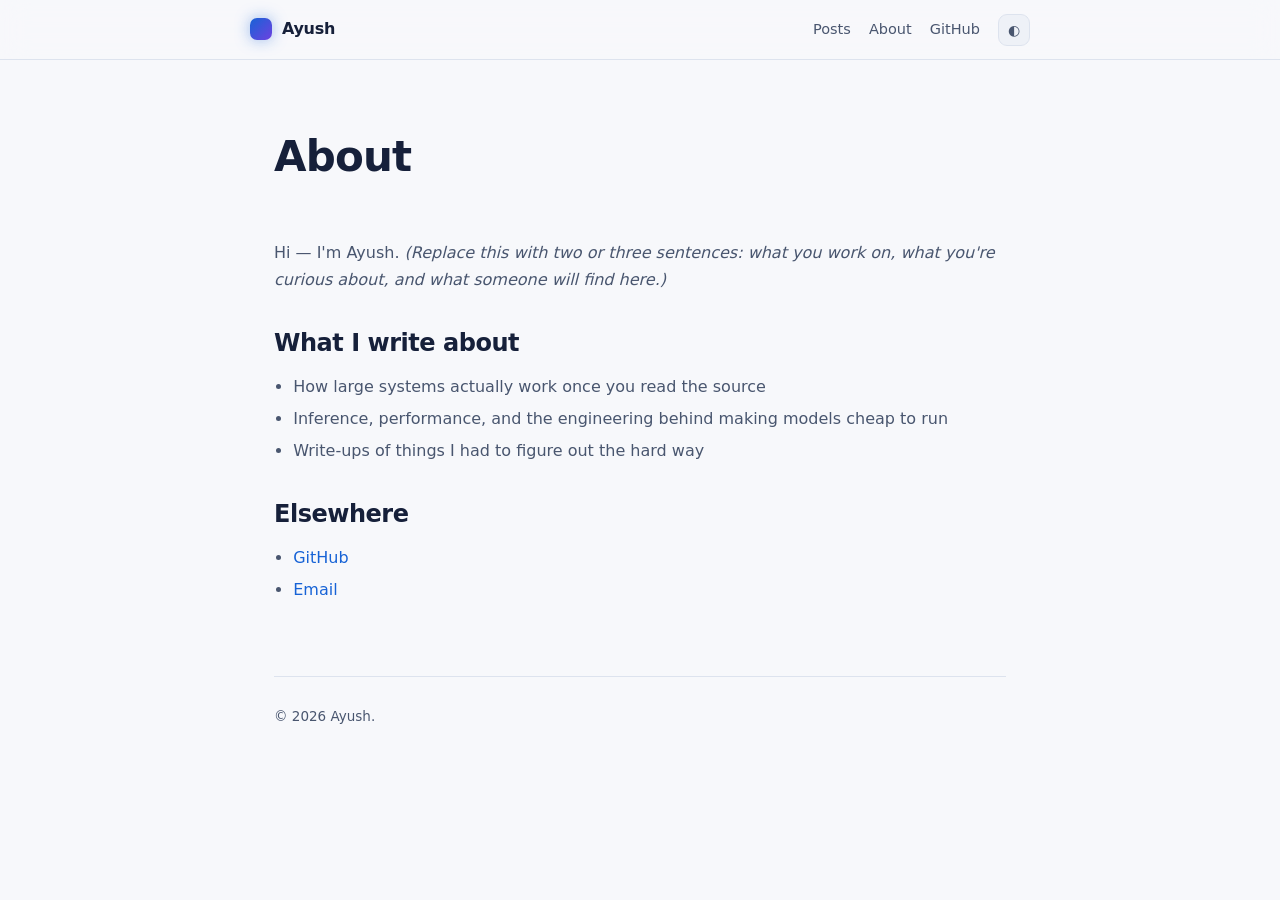
==== about.html @ 88f85e42 "first post" ====
<!DOCTYPE html>
<html lang="en" data-theme="dark">
<head>
<meta charset="utf-8">
<meta name="viewport" content="width=device-width, initial-scale=1">
<title>About — Ayush</title>
<meta name="description" content="About Ayush.">
<link rel="stylesheet" href="assets/style.css">
<link rel="icon" href="data:image/svg+xml,<svg xmlns='http://www.w3.org/2000/svg' viewBox='0 0 100 100'><rect width='100' height='100' rx='28' fill='%2356a8ff'/></svg>">
</head>
<body>

<div id="top"><div class="inner">
  <a class="brand" href="/"><span class="dot"></span>Ayush</a>
  <nav>
    <a href="/">Posts</a>
    <a href="/about.html">About</a>
    <a href="https://github.com/SutraStack" target="_blank" rel="noopener">GitHub</a>
    <button class="tbtn" id="themebtn" title="Toggle theme" aria-label="Toggle theme">◐</button>
  </nav>
</div></div>

<div class="wrap prose">
  <header class="hero">
    <h1>About</h1>
  </header>

  <p>Hi — I'm Ayush. <em>(Replace this with two or three sentences: what you work on,
     what you're curious about, and what someone will find here.)</em></p>

  <h2>What I write about</h2>
  <ul>
    <li>How large systems actually work once you read the source</li>
    <li>Inference, performance, and the engineering behind making models cheap to run</li>
    <li>Write-ups of things I had to figure out the hard way</li>
  </ul>

  <h2>Elsewhere</h2>
  <ul>
    <li><a href="https://github.com/SutraStack" target="_blank" rel="noopener">GitHub</a></li>
    <li><a href="mailto:hello@example.com">Email</a></li>
  </ul>

  <footer>
    <p>© <span id="yr">2026</span> Ayush.</p>
  </footer>
</div>

<script>
(function(){
  var root = document.documentElement;
  try {
    var saved = localStorage.getItem("blog-theme");
    if (saved) root.dataset.theme = saved;
    else if (matchMedia("(prefers-color-scheme: light)").matches) root.dataset.theme = "light";
  } catch(e){}
  document.getElementById("themebtn").onclick = function(){
    root.dataset.theme = root.dataset.theme === "dark" ? "light" : "dark";
    try { localStorage.setItem("blog-theme", root.dataset.theme); } catch(e){}
  };
  document.getElementById("yr").textContent = new Date().getFullYear();
})();
</script>
</body>
</html>
---- assets/style.css ----
/* ============================================================
   Shared blog styling. Same design tokens as the posts, so the
   homepage and the articles read as one site.
   ============================================================ */
:root{
  --bg:#0a0e1a; --bg-2:#0e1424; --bg-3:#131a2d; --panel:#111829; --panel-2:#161f35;
  --line:#243149; --line-2:#2e3c58;
  --tx:#e6ecf7; --tx-2:#aab6cd; --tx-3:#75839d;
  --acc:#56a8ff; --acc-2:#9d7bff; --acc-3:#2ee6a8; --warn:#ffb648;
  --mono:ui-monospace,SFMono-Regular,"SF Mono",Menlo,Consolas,"Liberation Mono",monospace;
  --sans:ui-sans-serif,system-ui,-apple-system,"Segoe UI",Inter,Roboto,"Helvetica Neue",Arial,sans-serif;
  --rad:14px;
  --shadow:0 2px 6px rgba(0,0,0,.3),0 12px 32px -8px rgba(0,0,0,.45);
}
html[data-theme="light"]{
  --bg:#f7f8fb; --bg-2:#ffffff; --bg-3:#eef1f7; --panel:#ffffff; --panel-2:#f3f5fa;
  --line:#dde3ee; --line-2:#c7d0e0;
  --tx:#16203a; --tx-2:#49566f; --tx-3:#78849b;
  --acc:#1763d6; --acc-2:#6d41e0; --acc-3:#07875e; --warn:#a86500;
  --shadow:0 1px 3px rgba(16,32,64,.08),0 10px 28px -10px rgba(16,32,64,.18);
}
*{box-sizing:border-box}
html{scroll-behavior:smooth}
body{margin:0;background:var(--bg);color:var(--tx);font-family:var(--sans);
  font-size:16px;line-height:1.65;-webkit-font-smoothing:antialiased}
a{color:var(--acc);text-decoration:none}
a:hover{text-decoration:underline}
code{font-family:var(--mono);font-size:.875em;background:var(--bg-3);border:1px solid var(--line);
  border-radius:5px;padding:1px 5px;overflow-wrap:anywhere}
h1,h2,h3{line-height:1.2;margin:0;font-weight:680;letter-spacing:-.02em}
p{margin:0 0 1em}

.wrap{max-width:780px;margin:0 auto;padding:0 24px}

/* ---- top bar ---- */
#top{position:sticky;top:0;z-index:40;display:flex;align-items:center;gap:14px;height:60px;
  padding:0 24px;background:color-mix(in srgb,var(--bg) 88%,transparent);
  backdrop-filter:blur(14px);border-bottom:1px solid var(--line)}
#top .inner{max-width:780px;margin:0 auto;width:100%;display:flex;align-items:center;gap:16px}
.brand{display:flex;align-items:center;gap:10px;font-weight:700;letter-spacing:-.02em;color:var(--tx)}
.brand:hover{text-decoration:none}
.brand .dot{width:22px;height:22px;border-radius:7px;flex:0 0 auto;
  background:linear-gradient(135deg,var(--acc),var(--acc-2));
  box-shadow:0 0 18px -4px var(--acc)}
#top nav{margin-left:auto;display:flex;gap:18px;align-items:center}
#top nav a{color:var(--tx-2);font-size:14.5px}
#top nav a:hover{color:var(--tx);text-decoration:none}
.tbtn{background:var(--bg-3);border:1px solid var(--line);color:var(--tx-2);border-radius:9px;
  height:32px;width:32px;cursor:pointer;font-size:14px;line-height:1}
.tbtn:hover{border-color:var(--acc);color:var(--tx)}

/* ---- hero ---- */
header.hero{padding:72px 0 44px}
header.hero h1{font-size:42px;margin-bottom:14px}
header.hero p{font-size:18.5px;color:var(--tx-2);max-width:62ch;margin-bottom:0}
.hero-links{display:flex;gap:14px;flex-wrap:wrap;margin-top:22px}
.hero-links a{font-size:14.5px;background:var(--bg-3);border:1px solid var(--line);
  border-radius:9px;padding:7px 14px;color:var(--tx-2)}
.hero-links a:hover{border-color:var(--acc);color:var(--tx);text-decoration:none}

/* ---- post list ---- */
.sec-label{font:700 11px/1 var(--mono);letter-spacing:.14em;text-transform:uppercase;
  color:var(--tx-3);margin:48px 0 18px}
.post{display:block;padding:22px 24px;margin-bottom:16px;border:1px solid var(--line);
  border-radius:var(--rad);background:var(--panel);transition:border-color .15s,transform .15s}
.post:hover{border-color:var(--acc);text-decoration:none;transform:translateY(-2px);box-shadow:var(--shadow)}
.post h2{font-size:21px;color:var(--tx);margin-bottom:8px}
.post .meta{display:flex;gap:10px;align-items:center;flex-wrap:wrap;margin-bottom:10px}
.post time{font:600 12px/1 var(--mono);color:var(--tx-3);letter-spacing:.03em}
.tag{font:700 10px/1 var(--mono);letter-spacing:.08em;text-transform:uppercase;padding:4px 7px;
  border-radius:6px;border:1px solid color-mix(in srgb,var(--acc) 40%,transparent);
  color:var(--acc);background:color-mix(in srgb,var(--acc) 12%,transparent)}
.post p{color:var(--tx-2);font-size:15px;margin:0}
.readmore{color:var(--acc);font-size:14px;font-weight:600;margin-top:12px;display:inline-block}

/* ---- prose (for about.html / simple posts) ---- */
.prose h2{font-size:24px;margin:36px 0 12px}
.prose h3{font-size:18px;margin:28px 0 8px}
.prose ul{padding-left:1.2em;color:var(--tx-2)}
.prose li{margin:.35em 0}
.prose p{color:var(--tx-2)}

footer{border-top:1px solid var(--line);margin-top:72px;padding:28px 0 60px;
  color:var(--tx-3);font-size:13.5px}
footer a{color:var(--tx-2)}

@media(max-width:640px){
  header.hero{padding:48px 0 32px}
  header.hero h1{font-size:32px}
  header.hero p{font-size:16.5px}
  #top nav{gap:12px}
  #top nav a{font-size:13.5px}
  .wrap,#top{padding-left:18px;padding-right:18px}
}
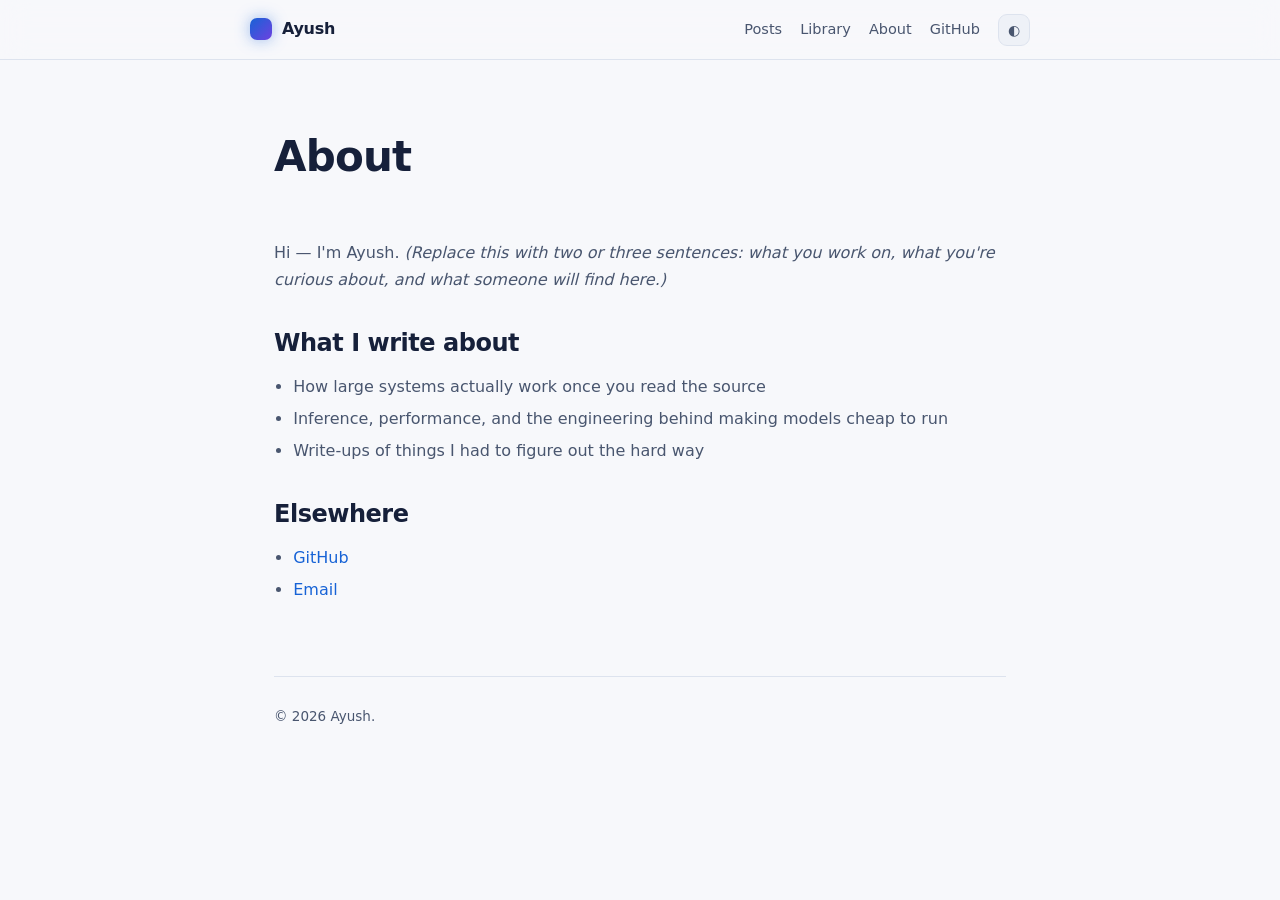
==== commit 9abf1086: "add Library link to site nav Co-Authored-By: Claude Sonnet 5.5 <noreply@anthropic.com>" ====
--- a/about.html
+++ b/about.html
@@ -14,6 +14,7 @@
   <a class="brand" href="/"><span class="dot"></span>Ayush</a>
   <nav>
     <a href="/">Posts</a>
+    <a href="/library.html">Library</a>
     <a href="/about.html">About</a>
     <a href="https://github.com/SutraStack" target="_blank" rel="noopener">GitHub</a>
     <button class="tbtn" id="themebtn" title="Toggle theme" aria-label="Toggle theme">◐</button>
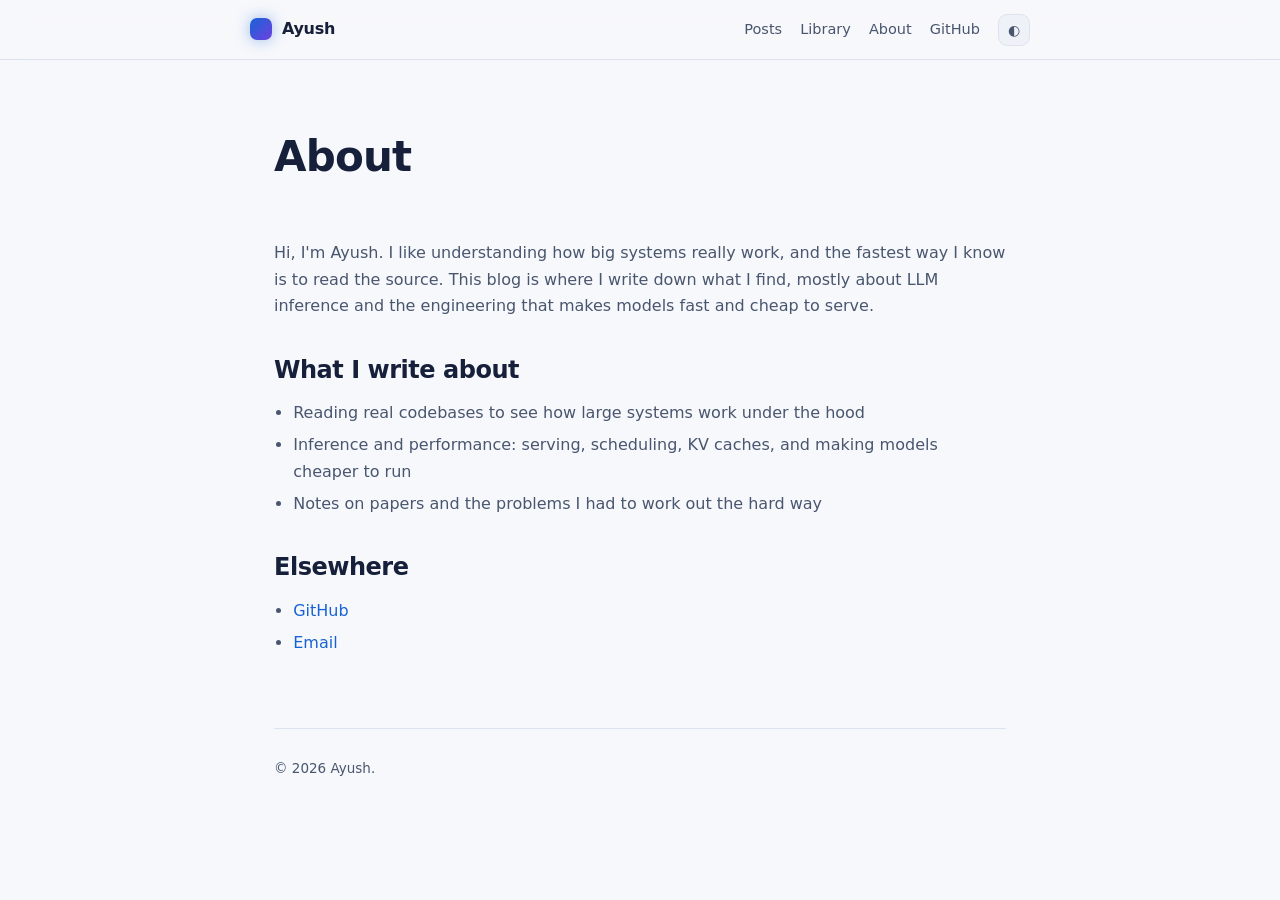
==== commit dca5a994: "rewrite About, fix library author placeholders, ignore .claude Co-Authored-By: Claude Sonnet 5.5 <no" ====
--- a/about.html
+++ b/about.html
@@ -26,14 +26,15 @@
     <h1>About</h1>
   </header>
 
-  <p>Hi — I'm Ayush. <em>(Replace this with two or three sentences: what you work on,
-     what you're curious about, and what someone will find here.)</em></p>
+  <p>Hi, I'm Ayush. I like understanding how big systems really work, and the fastest way I
+     know is to read the source. This blog is where I write down what I find, mostly about
+     LLM inference and the engineering that makes models fast and cheap to serve.</p>
 
   <h2>What I write about</h2>
   <ul>
-    <li>How large systems actually work once you read the source</li>
-    <li>Inference, performance, and the engineering behind making models cheap to run</li>
-    <li>Write-ups of things I had to figure out the hard way</li>
+    <li>Reading real codebases to see how large systems work under the hood</li>
+    <li>Inference and performance: serving, scheduling, KV caches, and making models cheaper to run</li>
+    <li>Notes on papers and the problems I had to work out the hard way</li>
   </ul>
 
   <h2>Elsewhere</h2>
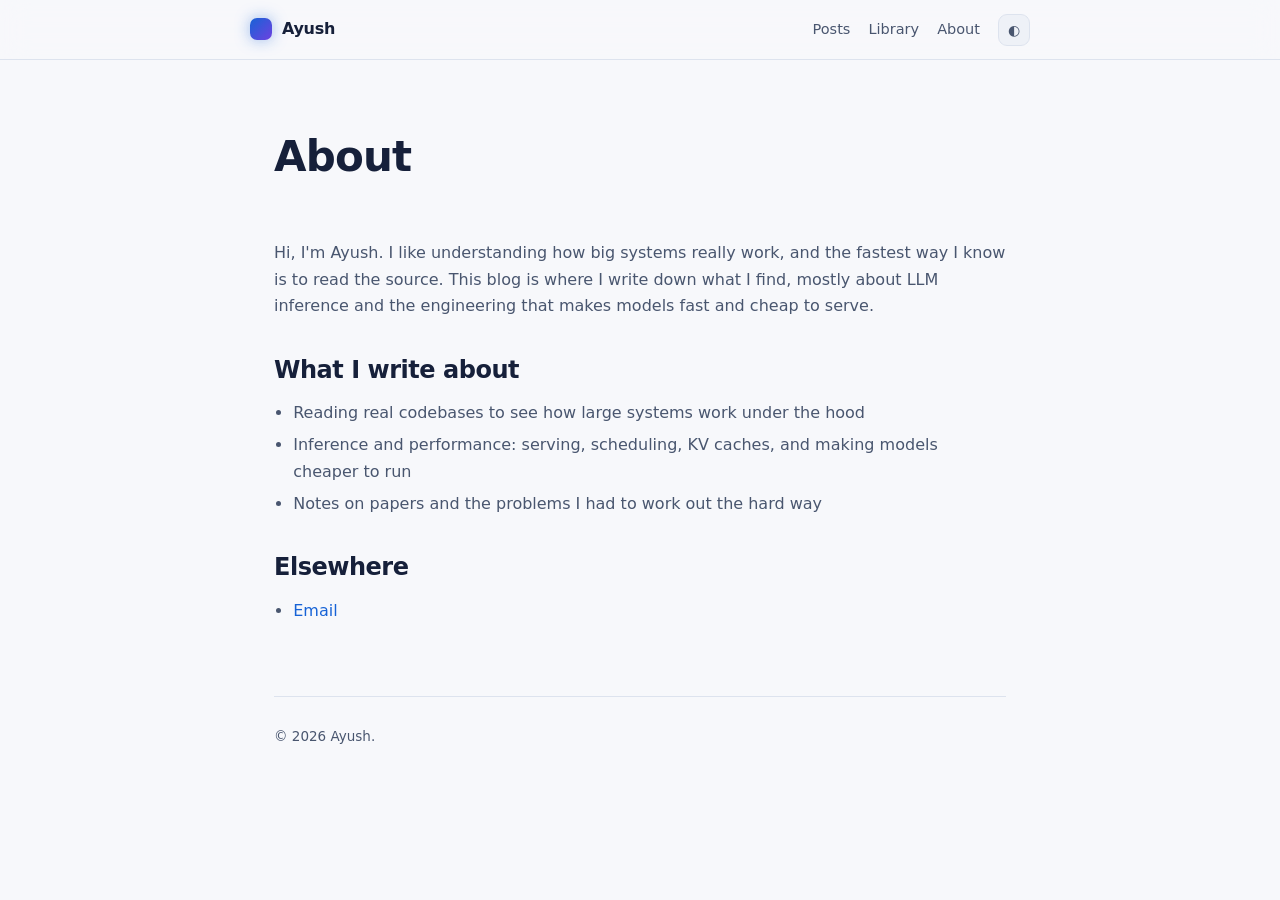
==== commit 1d18eef8: "remove GitHub links and source references from site chrome Co-Authored-By: Claude Sonnet 5.5 <norepl" ====
--- a/about.html
+++ b/about.html
@@ -16,7 +16,6 @@
     <a href="/">Posts</a>
     <a href="/library.html">Library</a>
     <a href="/about.html">About</a>
-    <a href="https://github.com/SutraStack" target="_blank" rel="noopener">GitHub</a>
     <button class="tbtn" id="themebtn" title="Toggle theme" aria-label="Toggle theme">◐</button>
   </nav>
 </div></div>
@@ -39,7 +38,6 @@
 
   <h2>Elsewhere</h2>
   <ul>
-    <li><a href="https://github.com/SutraStack" target="_blank" rel="noopener">GitHub</a></li>
     <li><a href="mailto:hello@example.com">Email</a></li>
   </ul>
 
